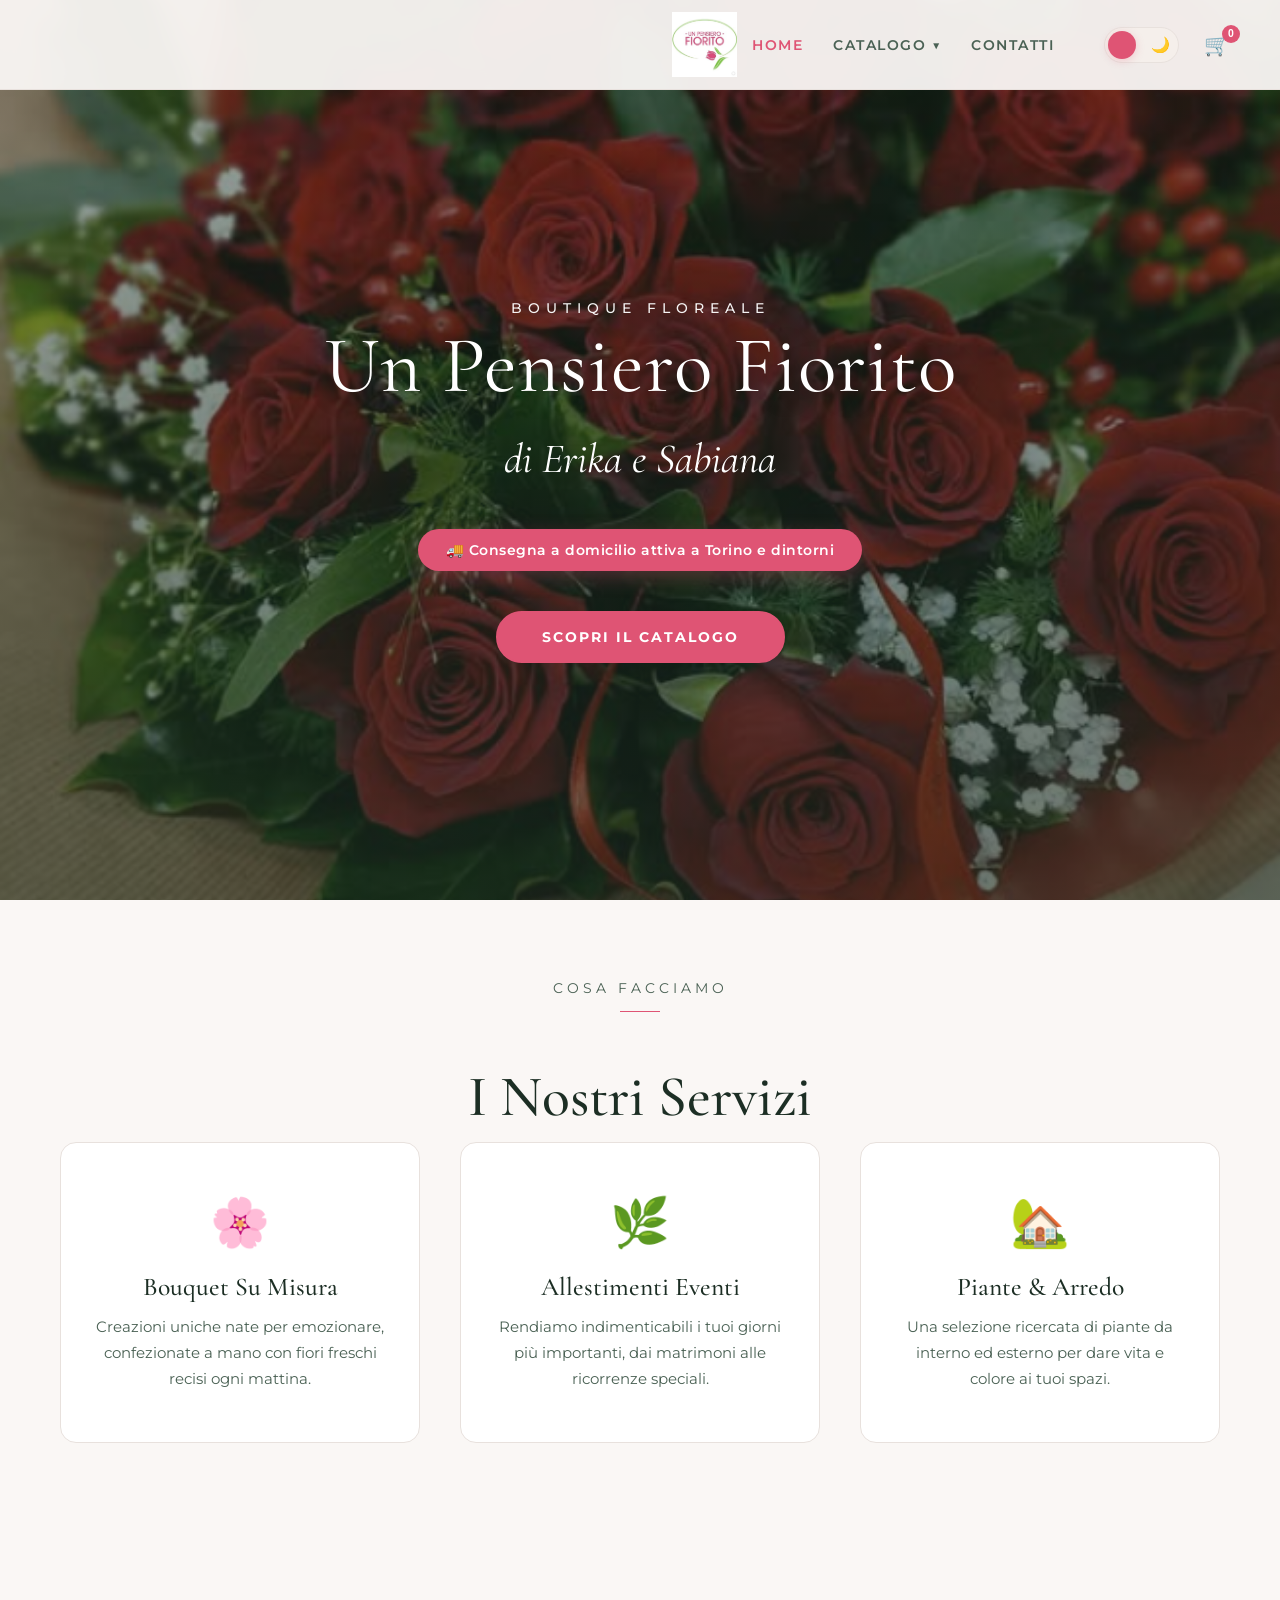
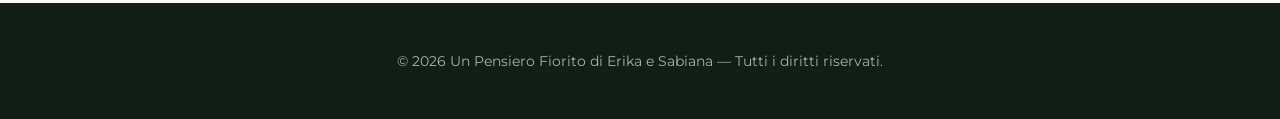
==== index.html @ 9765205d "primo commit" ====
<!DOCTYPE html>
<html lang="it" data-theme="light">
<head>
    <meta charset="UTF-8">
    <meta name="viewport" content="width=device-width, initial-scale=1.0">
    <title>Un Pensiero Fiorito — Erika & Sabiana</title>
     <link rel="icon" type="image/jpeg" href="favicon.jpg">

    <link rel="stylesheet" href="style.css">
    <link rel="preconnect" href="https://fonts.googleapis.com">
    <link rel="preconnect" href="https://fonts.gstatic.com" crossorigin>
    <link href="https://fonts.googleapis.com/css2?family=Cormorant+Garamond:ital,wght@0,400;0,500;1,400&family=Montserrat:wght@400;500;600;700&display=swap" rel="stylesheet">
    <script>
    // Applica il tema salvato prima che il resto della pagina carichi
    const savedTheme = localStorage.getItem('theme') || 'light';
    document.documentElement.setAttribute('data-theme', savedTheme);
</script>
</head>
<body class="home-body">
<body style="background-color: #faf7f5;"></body>
    <nav class="navbar">
        <div class="logo-container">
            <img src="favicon.jpg" alt="Un Pensiero Fiorito Logo" class="site-logo">
        </div>
        
        <div class="nav-container">
            <ul class="nav-links">
    <li><a href="index.html" class="active">Home</a></li>
    
    <li class="dropdown">
        <a href="catalogo.html">Catalogo ▼</a>
        <div class="dropdown-content">
            <a href="catalogo.html#san-valentino">San Valentino</a>
            <a href="catalogo.html#candele">Candele</a>
            <a href="catalogo.html#novita">Novità</a>
            <a href="catalogo.html#orchidee">Orchidee</a>
            <a href="catalogo.html#bouquets">Bouquet</a>
            <a href="catalogo.html#piante">Piante</a>
            </div>
    </li>
    <li><a href="contatti.html">Contatti</a></li>
</ul>

            <div class="nav-icons">
                <div class="theme-switch-wrapper">
                    <input type="checkbox" id="theme-toggle-checkbox" class="theme-checkbox">
                    <label for="theme-toggle-checkbox" class="theme-switch-label">
                        <span class="switch-sun">☀️</span>
                        <span class="switch-ball"></span>
                        <span class="switch-moon">🌙</span>
                    </label>
                </div>

                <button class="cart-btn" onclick="location.href='catalogo.html#sezione-ordine'">
                    🛒 <span class="cart-count" id="global-cart-count">0</span>
                </button>
            </div>
        </div>
    </nav>

    <header class="hero">
        <div class="hero-content">
            <span class="hero-tag">Boutique Floreale</span>
            <h1>Un Pensiero Fiorito</h1>
            <p class="subtitle">di Erika e Sabiana</p>
            <div class="badge-consegne">🚚 Consegna a domicilio attiva a Torino e dintorni</div>
            <br>
            <a href="catalogo.html" class="btn-primary">Scopri il Catalogo</a>
        </div>
    </header>

    <section class="container">
        <span class="section-subtitle">Cosa facciamo</span>
        <h2>I Nostri Servizi</h2>
        <div class="services-grid">
            <div class="service-card">
                <span class="service-icon">🌸</span>
                <h3>Bouquet Su Misura</h3>
                <p>Creazioni uniche nate per emozionare, confezionate a mano con fiori freschi recisi ogni mattina.</p>
            </div>
            <div class="service-card">
                <span class="service-icon">🌿</span>
                <h3>Allestimenti Eventi</h3>
                <p>Rendiamo indimenticabili i tuoi giorni più importanti, dai matrimoni alle ricorrenze speciali.</p>
            </div>
            <div class="service-card">
                <span class="service-icon">🏡</span>
                <h3>Piante & Arredo</h3>
                <p>Una selezione ricercata di piante da interno ed esterno per dare vita e colore ai tuoi spazi.</p>
            </div>
        </div>
    </section>

    <footer>
        <p>&copy; 2026 Un Pensiero Fiorito di Erika e Sabiana — Tutti i diritti riservati.</p>
    </footer>

    <button class="back-to-top-btn" id="backToTop">↑</button>

    <script src="script.js"></script>
</body>
</html>
---- style.css ----
/* ==========================================================================
   1. VARIABILI COLORE: MODALITÀ CHIARA (BOTANICA) & MODALITÀ SCURA (FORESTA)
   ========================================================================== */
:root[data-theme="light"] {
    --bg-color: #faf7f5;          /* Panna delicato e accogliente */
    --card-bg: #ffffff;           /* Bianco puro per le card */
    --text-main: #1c2e24;         /* Verde bosco scurissimo per i testi */
    --text-muted: #4a6154;        /* Verde salvia per i testi secondari */
    --accent-color: #df5474;      /* Il Rosa Tulipano esatto del logo */
    --accent-hover: #c33d5c;      /* Rosa più scuro al passaggio del mouse */
    --navbar-bg: rgba(250, 247, 245, 0.95); 
    --border-color: #e8e1dd;       /* Bordi morbidi color terra/crema */
    --form-bg: #f5efeb;
}

:root[data-theme="dark"] {
    --bg-color: #0d1611;          /* Verde foresta scurissimo/notte */
    --card-bg: #14221a;           /* Riquadri leggermente più chiari dello sfondo */
    --text-main: #f3f7f5;         /* Testo bianco sporco ad alta leggibilità */
    --text-muted: #8fa498;        /* Salvia argentato per i testi secondari */
    --accent-color: #f77090;      /* Rosa tulipano più luminoso per il buio */
    --accent-hover: #ff91aa;      /* Rosa acceso al passaggio del mouse al buio */
    --navbar-bg: rgba(13, 22, 17, 0.95); 
    --border-color: #1f3629;       /* Bordi scuri eleganti per il buio */
    --form-bg: #1a2c22;
}

/* ==========================================================================
   2. RESET, IMPOSTAZIONI BASE E TIPOGRAFIA
   ========================================================================== */
* {
    margin: 0;
    padding: 0;
    box-sizing: border-box;
    scroll-behavior: smooth;
}

body {
    font-family: 'Montserrat', sans-serif;
    background-color: var(--bg-color);
    color: var(--text-main);
    overflow-x: hidden;
    padding-top: 90px;
    transition: background-color 0.4s ease, color 0.4s ease;
}

.home-body {
    padding-top: 0;
}

h1, h2, h3 {
    font-family: 'Cormorant Garamond', serif;
    font-weight: 500;
}

.container {
    max-width: 1200px;
    margin: 0 auto;
    padding: 80px 20px;
}

/* ==========================================================================
   3. NAVBAR ELEGANTE CON LOGO IMMAGINE E STRUTTURA MENU
   ========================================================================== */
.navbar {
    position: fixed;
    top: 0;
    left: 0;
    width: 100%;
    /* Rimuovi space-between, usiamo flex per controllare il contenuto */
    display: flex;
    justify-content: flex-end; /* Spinge tutto il contenuto a destra */
    align-items: center;
    padding: 0 50px; /* Spazio dai bordi */
    height: 90px;
    background-color: var(--navbar-bg);
    backdrop-filter: blur(10px);
    border-bottom: 1px solid var(--border-color);
    z-index: 9999;
    box-sizing: border-box; 
}

.logo-container {
    height: 65px;
    display: flex;
    align-items: center;
}

.site-logo {
    height: 100%;
    width: auto;
    object-fit: contain;
    transition: transform 0.3s ease;
}

.logo-container:hover .site-logo {
    transform: scale(1.03);
}

.nav-container {
    display: flex;
    align-items: center;
    gap: 35px;
    height: 100%;
    /* Non serve più margin-left: auto se la navbar usa justify-content: flex-end */
}

.nav-links {
    display: flex;
    list-style: none;
    align-items: center;
    height: 100%;
}

.nav-links a {
    text-decoration: none;
    color: var(--text-muted);
    font-size: 0.85rem;
    font-weight: 600;
    text-transform: uppercase;
    letter-spacing: 1.5px;
    padding: 10px 15px;
    transition: all 0.3s ease;
}

.nav-links a:hover, 
.nav-links a.active {
    color: var(--accent-color);
}

.nav-icons {
    display: flex;
    align-items: center;
    gap: 25px;
}

/* INTERRUTTORE TEMA SWITCH A PASTICCA MINIMALISTA */
.theme-switch-wrapper {
    display: flex;
    align-items: center;
    position: relative;
}

.theme-checkbox {
    opacity: 0;
    position: absolute;
    width: 0;
    height: 0;
}

.theme-switch-label {
    background-color: var(--form-bg);
    border: 1px solid var(--border-color);
    width: 75px;
    height: 36px;
    border-radius: 20px;
    position: relative;
    cursor: pointer;
    display: flex;
    justify-content: space-between;
    align-items: center;
    padding: 0 8px;
    transition: all 0.3s cubic-bezier(0.25, 1, 0.5, 1);
    user-select: none;
}

.switch-ball {
    background-color: var(--accent-color);
    width: 28px;
    height: 28px;
    position: absolute;
    top: 3px;
    left: 3px;
    border-radius: 50%;
    transition: transform 0.3s cubic-bezier(0.25, 1, 0.5, 1);
    z-index: 2;
    box-shadow: 0 2px 8px rgba(223, 84, 116, 0.25);
}

.switch-sun, .switch-moon {
    font-size: 0.95rem;
    z-index: 1;
}

.theme-switch-label:hover {
    border-color: var(--text-muted);
}

.theme-checkbox:checked + .theme-switch-label .switch-ball {
    transform: translateX(39px);
}

.cart-btn {
    background: none;
    border: none;
    font-size: 1.3rem;
    cursor: pointer;
    color: var(--text-main);
    position: relative;
    transition: transform 0.2s, color 0.3s;
}

.cart-btn:hover {
    color: var(--accent-color);
    transform: scale(1.05);
}

.cart-count {
    position: absolute;
    top: -8px;
    right: -10px;
    background-color: var(--accent-color);
    color: white;
    font-size: 0.65rem;
    font-weight: 700;
    width: 18px;
    height: 18px;
    border-radius: 50%;
    display: flex;
    align-items: center;
    justify-content: center;
}

/* ==========================================================================
   4. HERO COVER SECTION (SOLO HOME)
   ========================================================================== */
.hero {
    height: 100vh;
    width: 100vw;
    background: linear-gradient(rgba(28, 46, 36, 0.45), rgba(28, 46, 36, 0.65)), url('copertina.png') no-repeat center center/cover;
    background-attachment: fixed;
    display: flex;
    justify-content: center;
    align-items: center;
    text-align: center;
    color: white;
}

.hero-content {
    max-width: 850px;
    padding: 0 20px;
    margin-top: 60px;
}

.hero-tag {
    font-size: 0.9rem;
    text-transform: uppercase;
    letter-spacing: 6px;
    margin-bottom: 25px;
    color: #ffffff;
    opacity: 0.95;
    font-weight: 500;
}

.hero-content h1 {
    font-size: 5rem;
    font-weight: 400;
    letter-spacing: 1px;
    margin-bottom: 20px;
    text-shadow: 0 4px 25px rgba(0,0,0,0.35);
}

.hero-content .subtitle {
    font-family: 'Cormorant Garamond', serif;
    font-size: 2.6rem;
    font-style: italic;
    margin-bottom: 45px;
}

.badge-consegne {
    display: inline-block;
    background-color: var(--accent-color);
    padding: 12px 28px;
    border-radius: 30px;
    font-size: 0.9rem;
    font-weight: 600;
    letter-spacing: 0.5px;
    margin-bottom: 40px;
    box-shadow: 0 6px 20px rgba(223, 84, 116, 0.3);
}

.btn-primary {
    display: inline-block;
    padding: 16px 44px;
    background-color: var(--accent-color); /* Rosa del logo */
    color: #ffffff !important;             /* Scritta sempre bianca */
    border: 2px solid var(--accent-color);
    text-decoration: none;
    text-transform: uppercase;
    font-size: 0.85rem;
    letter-spacing: 2px;
    border-radius: 30px;
    font-weight: 700;
    transition: all 0.3s ease;
}

.btn-primary:hover {
    background-color: transparent !important; /* Diventa trasparente */
    color: #ffffff !important;               /* La scritta rimane BIANCA */
    border: 2px solid #ffffff !important;    /* Bordo bianco */
    transform: translateY(-3px);
}

.btn-primary:hover {
    background-color: white;
    color: var(--text-main);
    transform: translateY(-3px);
    box-shadow: 0 10px 25px rgba(255,255,255,0.15);
}

/* ==========================================================================
   5. STRUTTURE TITOLI E SEZIONI
   ========================================================================== */
h2 {
    font-size: 3.6rem;
    color: var(--text-main);
    text-align: center;
    margin-bottom: 10px;
}

.section-subtitle {
    font-size: 0.85rem;
    text-transform: uppercase;
    letter-spacing: 4px;
    color: var(--text-muted);
    display: block;
    text-align: center;
    margin-bottom: 50px;
}

.section-subtitle::after {
    content: "";
    display: block;
    width: 40px;
    height: 1px;
    background-color: var(--accent-color);
    margin: 15px auto 0 auto;
}

/* SEZIONE SERVIZI */
.services-grid {
    display: grid;
    grid-template-columns: repeat(auto-fit, minmax(280px, 1fr));
    gap: 40px;
}

.service-card {
    padding: 50px 35px;
    border-radius: 16px;
    background-color: var(--card-bg);
    text-align: center;
    border: 1px solid var(--border-color);
    transition: transform 0.3s ease, box-shadow 0.3s ease;
}

.service-card:hover {
    transform: translateY(-5px);
    box-shadow: 0 15px 35px rgba(28, 46, 36, 0.05);
}

.service-icon {
    font-size: 3rem;
    display: block;
    margin-bottom: 20px;
}

.service-card h3 {
    font-size: 1.6rem;
    margin-bottom: 12px;
}

.service-card p {
    color: var(--text-muted);
    font-size: 0.95rem;
    line-height: 1.7;
}

/* ==========================================================================
   6. VETRINA PRODOTTI (CATALOGO)
   ========================================================================== */
.featured-grid {
    display: grid;
    grid-template-columns: repeat(auto-fit, minmax(280px, 1fr));
    gap: 35px;
}

.product-card {
    background-color: var(--card-bg);
    border-radius: 16px;
    overflow: hidden;
    text-align: center;
    padding-bottom: 25px;
    transition: transform 0.4s cubic-bezier(0.25, 1, 0.5, 1), box-shadow 0.4s ease;
    display: flex;
    flex-direction: column;
    border: 1px solid var(--border-color);
}

.product-card:hover {
    transform: translateY(-8px);
    box-shadow: 0 20px 40px rgba(28, 46, 36, 0.06);
}

.product-card {
    background-color: var(--card-bg);
    border-radius: 16px;
    overflow: hidden; /* Fondamentale: nasconde le parti che escono dal bordo */
    display: flex;
    flex-direction: column;
}

.product-img-wrapper {
    width: 100%;
    height: 300px; /* Altezza fissa: tutte le card saranno uguali */
    overflow: hidden;
    position: relative;
}

.product-img-wrapper img {
    width: 100%;
    height: 100%;
    object-fit: contain; /* CAMBIA DA 'cover' A 'contain' */
    background-color: transparent; /* O metti il colore di sfondo della card */
    display: block;
}

.product-info {
    padding: 15px;
    text-align: center;
}

.product-card:hover .product-img-wrapper img {
    transform: scale(1.05);
}

.product-info {
    padding: 20px 20px 5px 20px;
    flex-grow: 1;
    display: flex;
    flex-direction: column;
    justify-content: space-between;
}

.product-title {
    font-family: 'Cormorant Garamond', serif;
    font-size: 1.6rem;
    font-weight: 500;
    color: var(--text-main);
    margin-bottom: 10px;
}

.product-price-box {
    font-size: 0.9rem;
    color: var(--text-muted);
}

.product-price-box strong {
    display: block;
    font-size: 1.3rem;
    color: var(--accent-color);
    margin-top: 5px;
    font-family: 'Montserrat', sans-serif;
}

.btn-card-order {
    display: inline-block;
    margin: 15px 30px 0 30px;
    padding: 12px;
    background-color: transparent;
    color: var(--text-main);
    border: 1px solid var(--text-muted);
    text-decoration: none;
    font-size: 0.8rem;
    font-weight: 600;
    text-transform: uppercase;
    border-radius: 25px;
    letter-spacing: 1px;
    cursor: pointer;
    transition: all 0.3s ease;
}

.btn-card-order:hover {
    background-color: var(--text-main);
    border-color: var(--text-main);
    color: white;
}

/* ==========================================================================
   7. STRUTTURA REGALO/ORDINI VELOCI
   ========================================================================== */
.order-section {
    display: grid;
    grid-template-columns: 2fr 1fr;
    gap: 50px;
    margin-top: 20px;
}

.order-card {
    background-color: var(--card-bg);
    padding: 40px;
    border-radius: 16px;
    border: 1px solid var(--border-color);
}

.order-card h2 {
    text-align: left;
    font-size: 2.6rem;
    margin-bottom: 15px;
}

.warning-text {
    color: #a33845;
    font-size: 0.9rem;
    margin-bottom: 35px;
    line-height: 1.6;
    padding: 15px 20px;
    background-color: #fdf2f3;
    border-radius: 8px;
    border-left: 4px solid var(--accent-color);
}

.form-group {
    margin-bottom: 25px;
}

.form-group label {
    display: block;
    font-size: 0.8rem;
    font-weight: 600;
    text-transform: uppercase;
    margin-bottom: 8px;
    color: var(--text-muted);
    letter-spacing: 1px;
}

.form-control {
    width: 100%;
    padding: 15px 18px;
    border-radius: 8px;
    border: 1px solid var(--border-color);
    background-color: var(--form-bg);
    color: var(--text-main);
    font-family: inherit;
    font-size: 0.95rem;
    transition: all 0.3s ease;
}

.form-control:focus {
    outline: none;
    border-color: var(--accent-color);
    background-color: var(--card-bg);
    box-shadow: 0 0 0 4px rgba(223, 84, 116, 0.1);
}

.form-row {
    display: grid;
    grid-template-columns: 1fr 1fr;
    gap: 20px;
}

.btn-buy {
    width: 100%;
    padding: 18px;
    background-color: var(--accent-color);
    color: white;
    border: none;
    border-radius: 30px;
    font-weight: 600;
    text-transform: uppercase;
    letter-spacing: 1.5px;
    cursor: pointer;
    font-size: 0.9rem;
    transition: all 0.3s ease;
}

.btn-buy:hover {
    background-color: var(--accent-hover);
    transform: translateY(-2px);
}

/* RIEPILOGO CARRELLO BOX */
.summary-box {
    background-color: var(--card-bg);
    padding: 35px;
    border-radius: 16px;
    border: 1px solid var(--border-color);
    height: fit-content;
    position: sticky;
    top: 130px;
}

.summary-box h3 {
    font-size: 1.8rem;
    margin-bottom: 20px;
    border-bottom: 1px solid var(--border-color);
    padding-bottom: 10px;
}

.summary-list-item {
    display: flex;
    justify-content: space-between;
    align-items: center;
    padding: 10px 0;
    border-bottom: 1px dashed var(--border-color);
    font-size: 0.95rem;
}

.btn-remove-item {
    background: none;
    border: none;
    color: #a33845;
    cursor: pointer;
    font-size: 0.8rem;
    margin-left: 10px;
}

.summary-item.total {
    margin-top: 25px;
    padding-top: 15px;
    border-top: 1px solid var(--border-color);
    display: flex;
    justify-content: space-between;
    font-size: 1.3rem;
    font-weight: 700;
    color: var(--text-main);
}

/* ==========================================================================
   8. ORARI E CONTATTI
   ========================================================================== */
.contact-wrapper {
    display: grid;
    grid-template-columns: repeat(auto-fit, minmax(320px, 1fr));
    gap: 40px;
}

.hours-box, .info-box {
    background-color: var(--card-bg);
    padding: 45px;
    border-radius: 16px;
    border: 1px solid var(--border-color);
}

.hours-box h3, .info-box h3 {
    font-size: 1.8rem;
    margin-bottom: 25px;
}

.hours-table {
    width: 100%;
    border-collapse: collapse;
}

.hours-table td {
    padding: 14px 0;
    border-bottom: 1px solid var(--border-color);
    font-size: 0.95rem;
}

.hours-table tr:last-child td {
    border-bottom: none;
}

.phone-cards-container {
    display: flex;
    flex-direction: column;
    gap: 15px;
    margin-top: 20px;
}

.phone-card-link {
    text-decoration: none;
    color: inherit;
}

.p-card {
    background-color: var(--form-bg);
    padding: 18px 25px;
    border-radius: 10px;
    display: flex;
    justify-content: space-between;
    align-items: center;
    border: 1px solid var(--border-color);
    transition: all 0.3s ease;
}

.p-card:hover {
    background-color: var(--text-main);
    color: white;
    transform: translateX(5px);
}

/* Posiziona il menu */
.dropdown {
    position: relative;
    display: inline-block;
}

/* Nasconde il menu inizialmente */
.dropdown-content {
    display: none;
    position: absolute;
    background-color: var(--card-bg);
    min-width: 200px;
    box-shadow: 0px 8px 16px rgba(0,0,0,0.2);
    z-index: 1000;
    border-radius: 8px;
    padding: 10px 0;
    margin-top: 10px;
}

/* Mostra il menu al passaggio del mouse */
.dropdown:hover .dropdown-content {
    display: block;
}

/* Link del menu */
.dropdown-content a {
    color: var(--text-main);
    padding: 12px 20px;
    text-decoration: none;
    display: block;
    font-size: 0.8rem;
    text-transform: uppercase;
}

.dropdown-content a:hover {
    background-color: var(--form-bg);
    color: var(--accent-color);
}

/* ==========================================================================
   9. BOTTONE TORNA SU E FOOTER RESPONSIVE
   ========================================================================== */
.back-to-top-btn {
    position: fixed;
    bottom: 35px;
    right: 35px;
    /* Colore rosa deciso per contrasto garantito */
    background-color: #df5474 !important; 
    color: white !important;             
    border: none;
    width: 50px;
    height: 50px;
    border-radius: 50%;
    cursor: pointer;
    opacity: 0;
    visibility: hidden;
    transform: translateY(15px);
    transition: all 0.3s ease;
    display: flex;
    align-items: center;
    justify-content: center;
    font-size: 1.5rem;
    z-index: 9999; 
    box-shadow: 0 4px 12px rgba(0,0,0,0.3);
}

.back-to-top-btn.show {
    opacity: 1;
    visibility: visible;
    transform: translateY(0);
}

.back-to-top-btn.show {
    opacity: 1;
    visibility: visible;
    transform: translateY(0);
}

footer {
    background-color: #121d17;
    color: #a4b3ab;
    text-align: center;
    padding: 50px 20px;
    font-size: 0.85rem;
    margin-top: 80px;
}

@media (max-width: 992px) {
    .navbar { padding: 0 25px; }
    .order-section { grid-template-columns: 1fr; }
    .summary-box { position: static; }
}

@media (max-width: 768px) {
    .navbar {
        height: auto;
        padding: 15px 20px;
        flex-direction: column;
        gap: 15px;
    }
    .nav-container {
        width: 100%;
        justify-content: space-between;
    }
    .hero-content h1 { font-size: 3rem; }
    .hero-content .subtitle { font-size: 1.8rem; }
    h2 { font-size: 2.5rem; }
    .form-row { grid-template-columns: 1fr; }
}
/* ... [Tutto il tuo CSS precedente] ... */

/* Assicurazione per il bottone ordine */
.btn-card-order {
    display: inline-block;
    padding: 12px 25px;
    background-color: var(--accent-color);
    color: white !important;
    text-decoration: none;
    border-radius: 25px;
    font-weight: 600;
    margin-top: 15px;
}
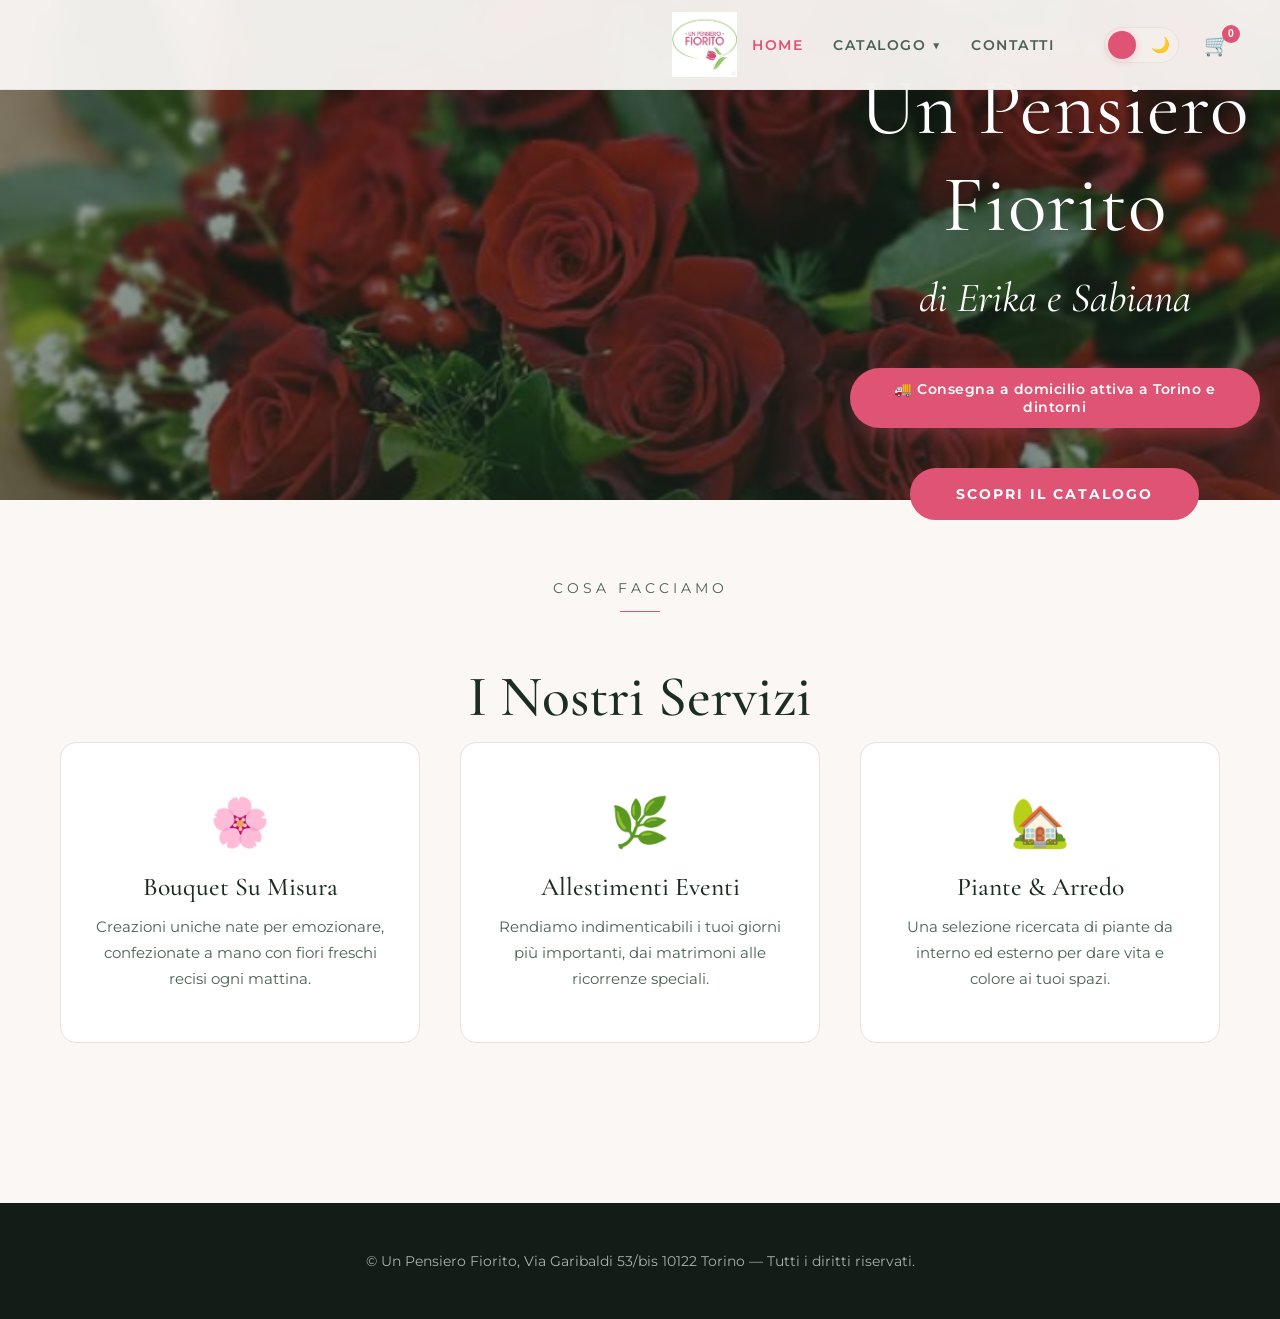
==== commit be2d484e: "ggg" ====
--- a/index.html
+++ b/index.html
@@ -4,20 +4,18 @@
     <meta charset="UTF-8">
     <meta name="viewport" content="width=device-width, initial-scale=1.0">
     <title>Un Pensiero Fiorito — Erika & Sabiana</title>
-     <link rel="icon" type="image/jpeg" href="favicon.jpg">
-
+    <link rel="icon" type="image/jpeg" href="favicon.jpg">
     <link rel="stylesheet" href="style.css">
     <link rel="preconnect" href="https://fonts.googleapis.com">
     <link rel="preconnect" href="https://fonts.gstatic.com" crossorigin>
     <link href="https://fonts.googleapis.com/css2?family=Cormorant+Garamond:ital,wght@0,400;0,500;1,400&family=Montserrat:wght@400;500;600;700&display=swap" rel="stylesheet">
     <script>
-    // Applica il tema salvato prima che il resto della pagina carichi
-    const savedTheme = localStorage.getItem('theme') || 'light';
-    document.documentElement.setAttribute('data-theme', savedTheme);
-</script>
+        const savedTheme = localStorage.getItem('theme') || 'light';
+        document.documentElement.setAttribute('data-theme', savedTheme);
+    </script>
 </head>
-<body class="home-body">
-<body style="background-color: #faf7f5;"></body>
+<body class="home-body" style="background-color: #faf7f5;">
+
     <nav class="navbar">
         <div class="logo-container">
             <img src="favicon.jpg" alt="Un Pensiero Fiorito Logo" class="site-logo">
@@ -25,21 +23,20 @@
         
         <div class="nav-container">
             <ul class="nav-links">
-    <li><a href="index.html" class="active">Home</a></li>
-    
-    <li class="dropdown">
-        <a href="catalogo.html">Catalogo ▼</a>
-        <div class="dropdown-content">
-            <a href="catalogo.html#san-valentino">San Valentino</a>
-            <a href="catalogo.html#candele">Candele</a>
-            <a href="catalogo.html#novita">Novità</a>
-            <a href="catalogo.html#orchidee">Orchidee</a>
-            <a href="catalogo.html#bouquets">Bouquet</a>
-            <a href="catalogo.html#piante">Piante</a>
-            </div>
-    </li>
-    <li><a href="contatti.html">Contatti</a></li>
-</ul>
+                <li><a href="index.html" class="active">Home</a></li>
+                <li class="dropdown">
+                    <a href="catalogo.html">Catalogo ▼</a>
+                    <div class="dropdown-content">
+                        <a href="catalogo.html#san-valentino">San Valentino</a>
+                        <a href="catalogo.html#candele">Candele</a>
+                        <a href="catalogo.html#novita">Novità</a>
+                        <a href="catalogo.html#orchidee">Orchidee</a>
+                        <a href="catalogo.html#bouquets">Bouquet</a>
+                        <a href="catalogo.html#piante">Piante</a>
+                    </div>
+                </li>
+                <li><a href="contatti.html">Contatti</a></li>
+            </ul>
 
             <div class="nav-icons">
                 <div class="theme-switch-wrapper">
@@ -50,7 +47,6 @@
                         <span class="switch-moon">🌙</span>
                     </label>
                 </div>
-
                 <button class="cart-btn" onclick="location.href='catalogo.html#sezione-ordine'">
                     🛒 <span class="cart-count" id="global-cart-count">0</span>
                 </button>
@@ -59,7 +55,12 @@
     </nav>
 
     <header class="hero">
-        <div class="hero-content">
+        <video width="100%" autoplay loop muted playsinline style="display: block; max-height: 450px; width: 100%; object-fit: cover;">
+            <source src="videoindex.mp4" type="video/mp4">
+            Il tuo browser non supporta il tag video.
+        </video>
+
+        <div class="hero-content" style="padding: 40px 20px; text-align: center;">
             <span class="hero-tag">Boutique Floreale</span>
             <h1>Un Pensiero Fiorito</h1>
             <p class="subtitle">di Erika e Sabiana</p>
@@ -92,7 +93,7 @@
     </section>
 
     <footer>
-        <p>&copy; 2026 Un Pensiero Fiorito di Erika e Sabiana — Tutti i diritti riservati.</p>
+        <p>&copy; Un Pensiero Fiorito, Via Garibaldi 53/bis 10122 Torino — Tutti i diritti riservati.</p>
     </footer>
 
     <button class="back-to-top-btn" id="backToTop">↑</button>
--- a/style.css
+++ b/style.css
@@ -811,4 +811,26 @@
     border-radius: 25px;
     font-weight: 600;
     margin-top: 15px;
+}
+
+/* Stile per i cellulari (schermi piccoli) */
+@media (max-width: 768px) {
+    .hero {
+        height: 300px; /* Altezza ridotta per il telefono */
+    }
+
+    .hero h1 {
+        font-size: 2rem; /* Testo più piccolo su mobile */
+    }
+    
+    .hero-content {
+        padding: 10px !important;
+    }
+}
+
+/* Stile per computer (schermi grandi) */
+@media (min-width: 769px) {
+    .hero {
+        height: 500px; /* Altezza originale per il PC */
+    }
 }
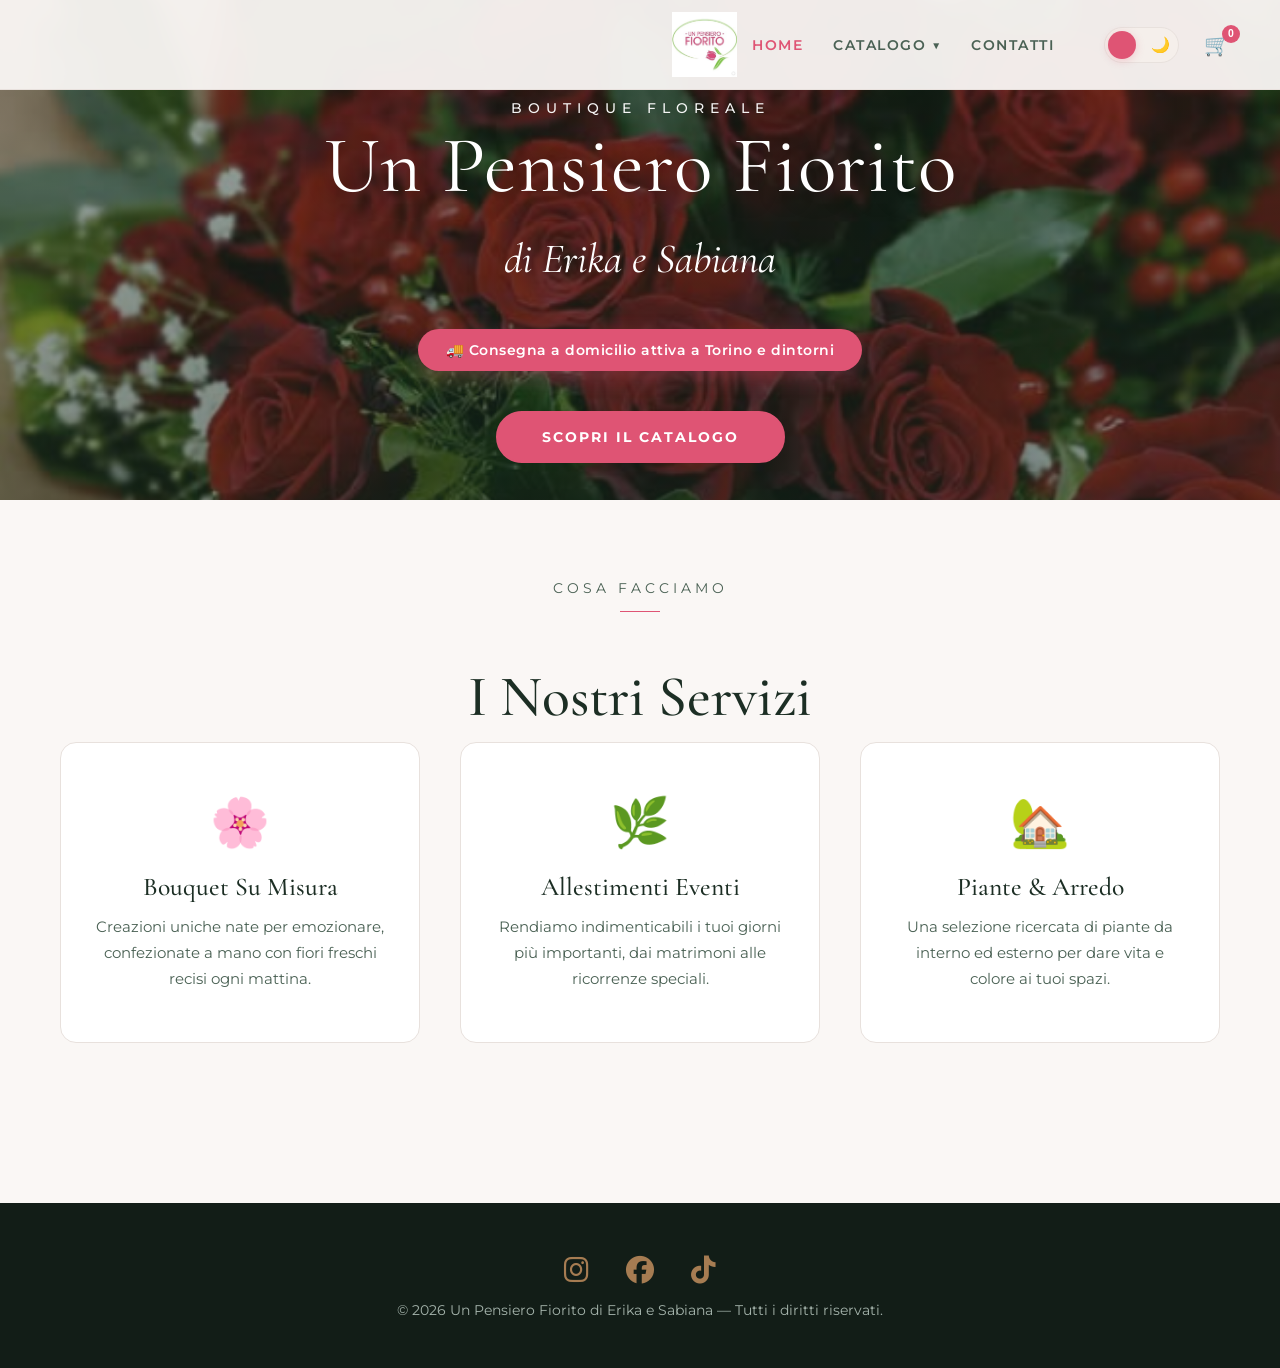
==== commit eb82cc33: "satispay" ====
--- a/index.html
+++ b/index.html
@@ -13,6 +13,9 @@
         const savedTheme = localStorage.getItem('theme') || 'light';
         document.documentElement.setAttribute('data-theme', savedTheme);
     </script>
+
+    <link rel="stylesheet" href="https://cdnjs.cloudflare.com/ajax/libs/font-awesome/6.4.2/css/all.min.css">
+
 </head>
 <body class="home-body" style="background-color: #faf7f5;">
 
@@ -55,10 +58,6 @@
     </nav>
 
     <header class="hero">
-        <video width="100%" autoplay loop muted playsinline style="display: block; max-height: 450px; width: 100%; object-fit: cover;">
-            <source src="videoindex.mp4" type="video/mp4">
-            Il tuo browser non supporta il tag video.
-        </video>
 
         <div class="hero-content" style="padding: 40px 20px; text-align: center;">
             <span class="hero-tag">Boutique Floreale</span>
@@ -92,9 +91,16 @@
         </div>
     </section>
 
-    <footer>
-        <p>&copy; Un Pensiero Fiorito, Via Garibaldi 53/bis 10122 Torino — Tutti i diritti riservati.</p>
-    </footer>
+        <footer>
+    <div class="social-links">
+        <a href="https://www.instagram.com/unpensierofiorito/" target="_blank"><i class="fab fa-instagram"></i></a>
+        <a href="https://www.facebook.com/unpensierofioritoo" target="_blank"><i class="fab fa-facebook"></i></a>
+        <a href="LINK_TIKTOK" target="_blank"><i class="fab fa-tiktok"></i></a>
+    </div>
+    <p>&copy; 2026 Un Pensiero Fiorito di Erika e Sabiana — Tutti i diritti riservati.</p>
+</footer>
+
+
 
     <button class="back-to-top-btn" id="backToTop">↑</button>
 
--- a/style.css
+++ b/style.css
@@ -833,4 +833,36 @@
     .hero {
         height: 500px; /* Altezza originale per il PC */
     }
+}
+
+.social-links {
+    margin-bottom: 15px;
+    font-size: 28px; /* Leggermente più grandi per vederle meglio */
+}
+
+.social-links a {
+    margin: 0 15px; /* Più spazio tra le icone */
+    color: #a67c52; /* <--- CAMBIA QUESTO CON IL COLORE CHE PREFERISCI */
+    transition: all 0.3s ease; /* Effetto fluido al passaggio del mouse */
+}
+
+.social-links a:hover {
+    color: #d4a373; /* Un colore leggermente più chiaro per quando ci passi sopra */
+    transform: scale(1.2); /* L'icona si ingrandisce leggermente al passaggio del mouse */
+}
+
+.btn-satispay {
+    display: inline-block;
+    padding: 12px 25px;
+    background-color: #ff3333; /* Rosso Satispay */
+    color: white;
+    text-decoration: none;
+    border-radius: 50px;
+    font-weight: bold;
+    text-align: center;
+    margin-top: 10px;
+}
+
+.btn-satispay:hover {
+    background-color: #cc0000;
 }
